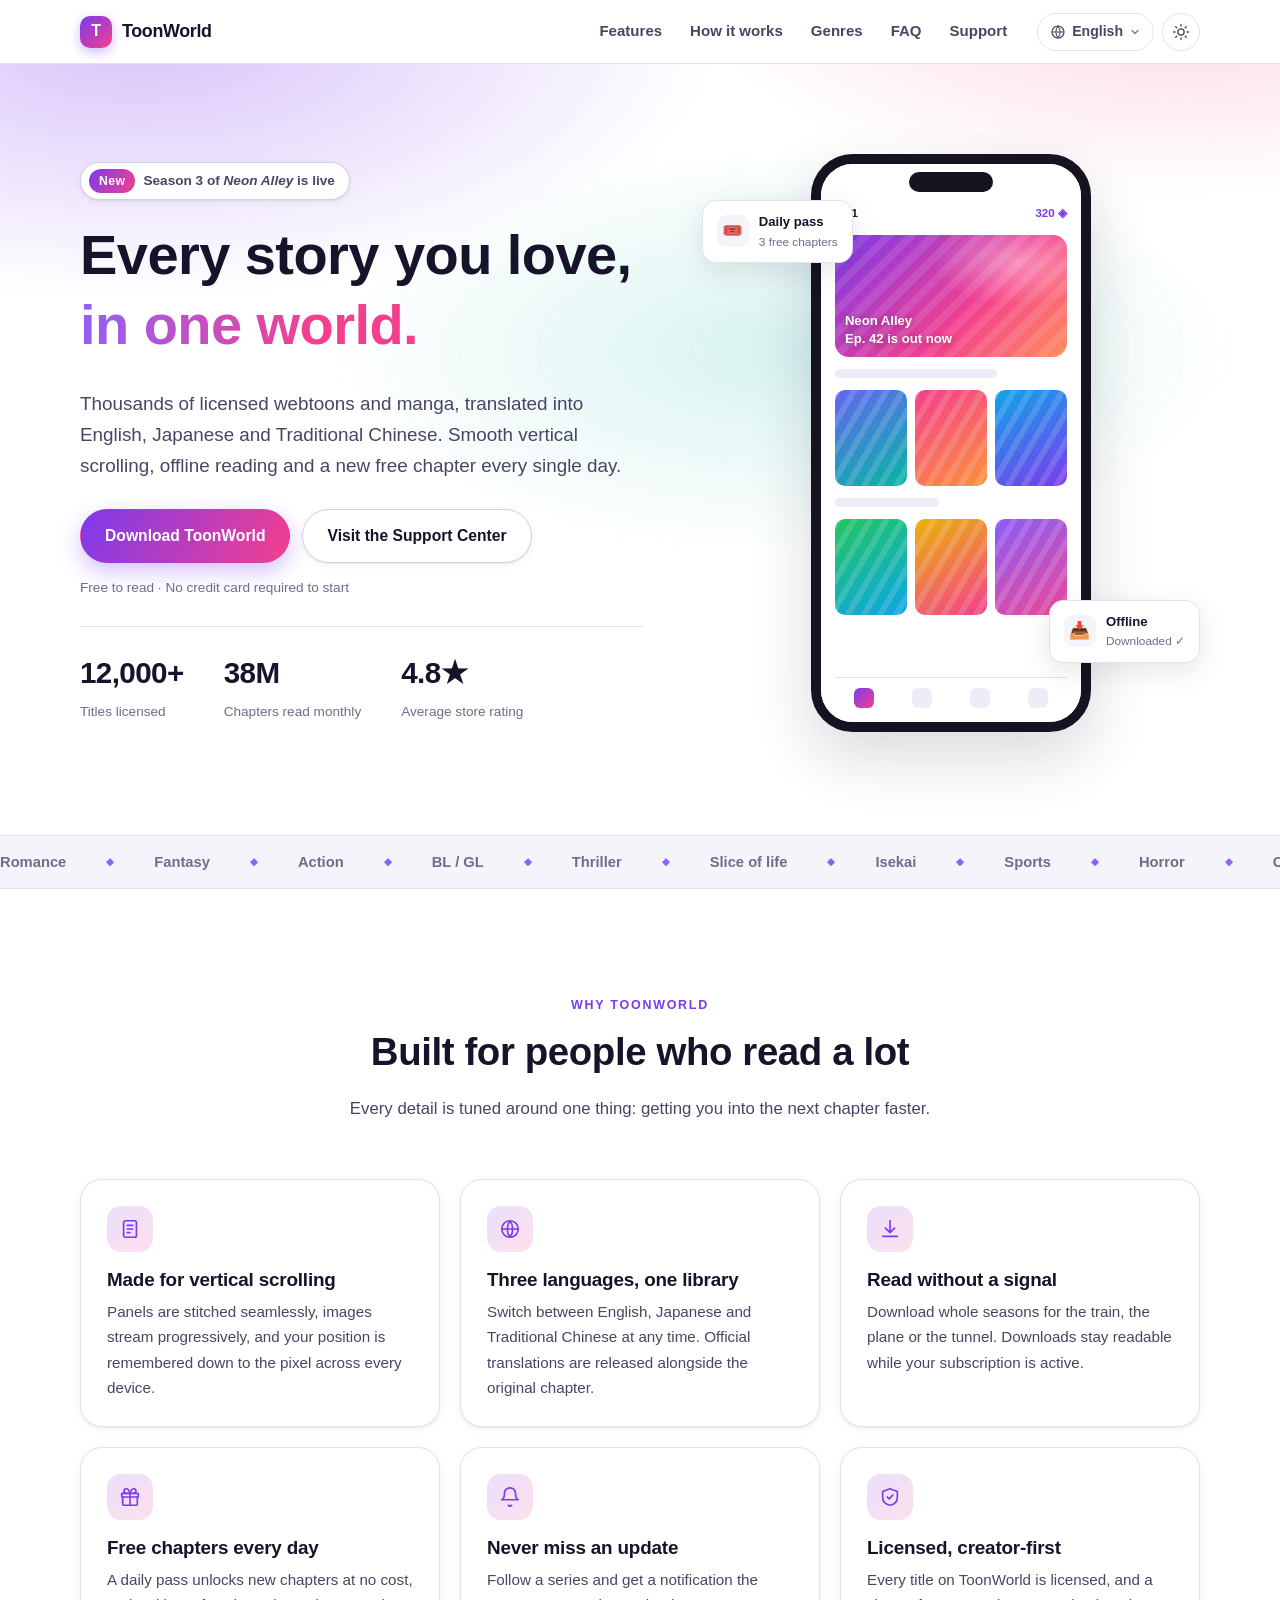
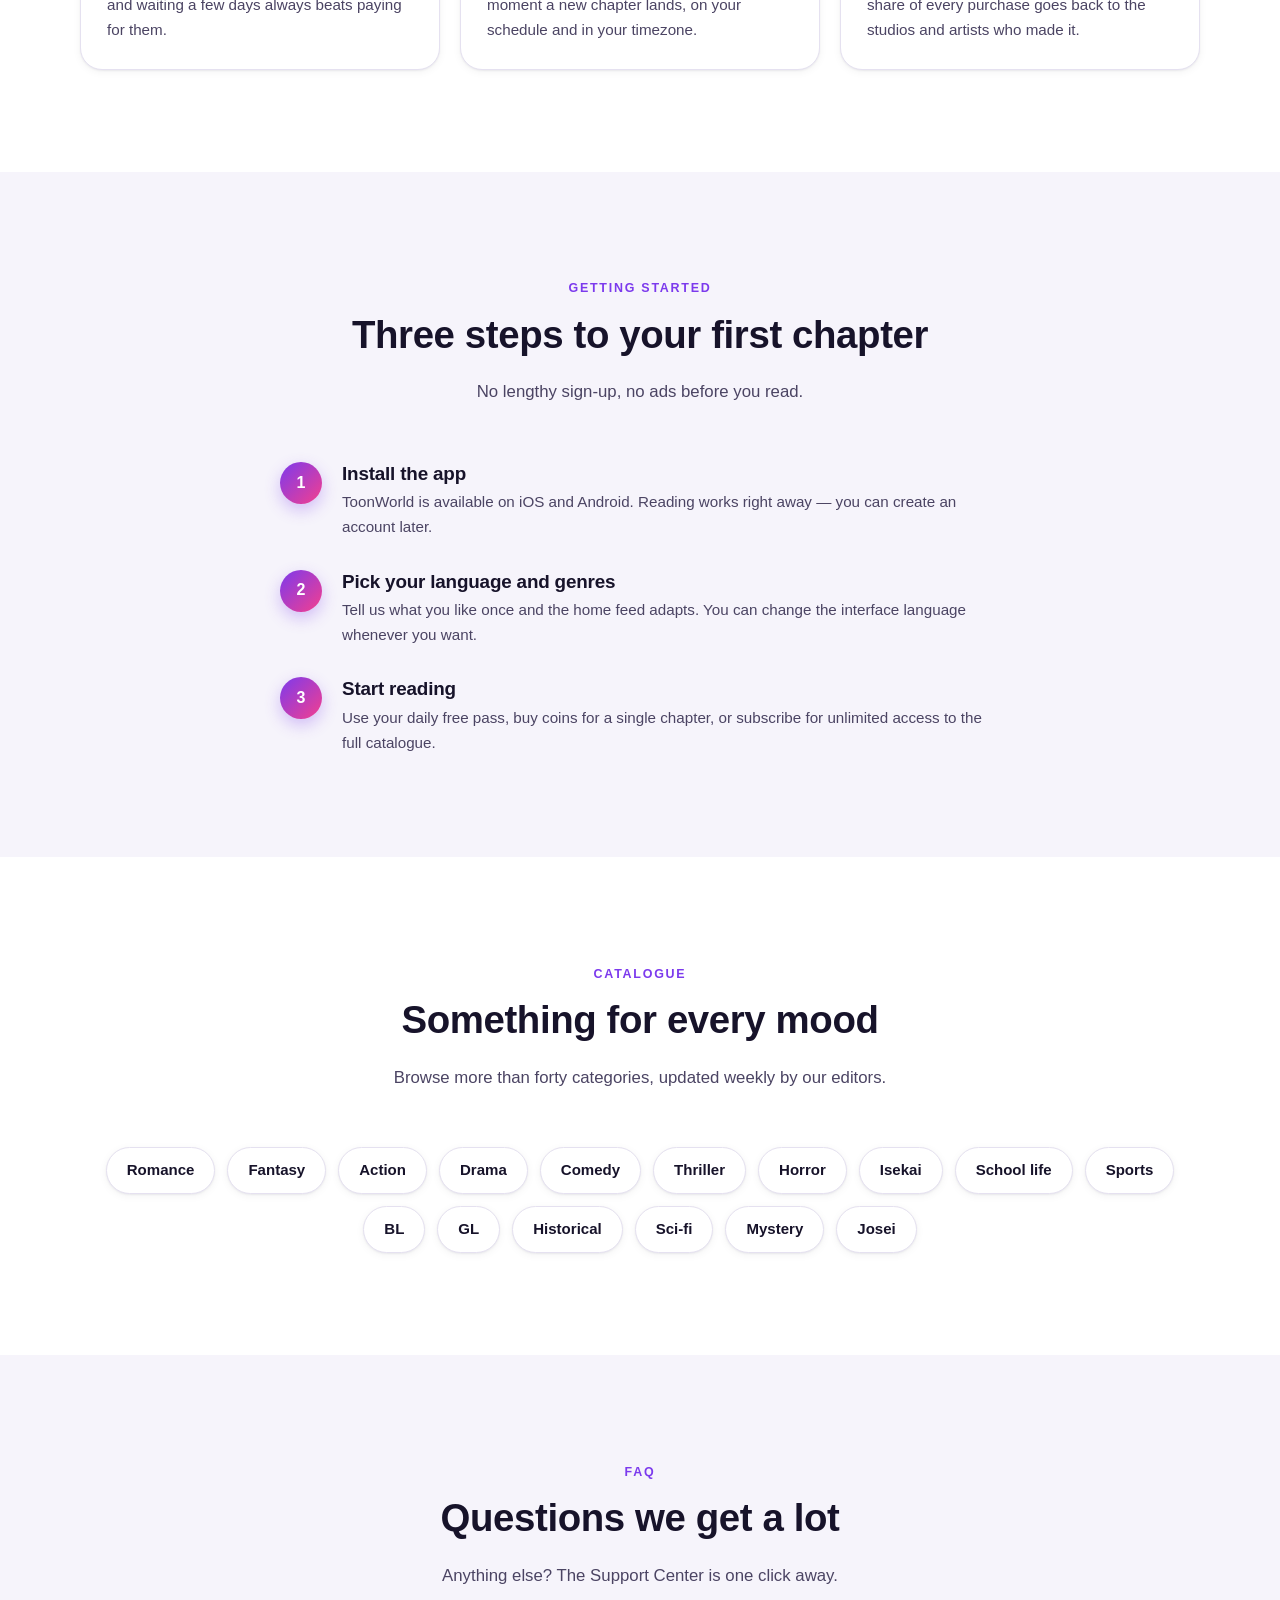
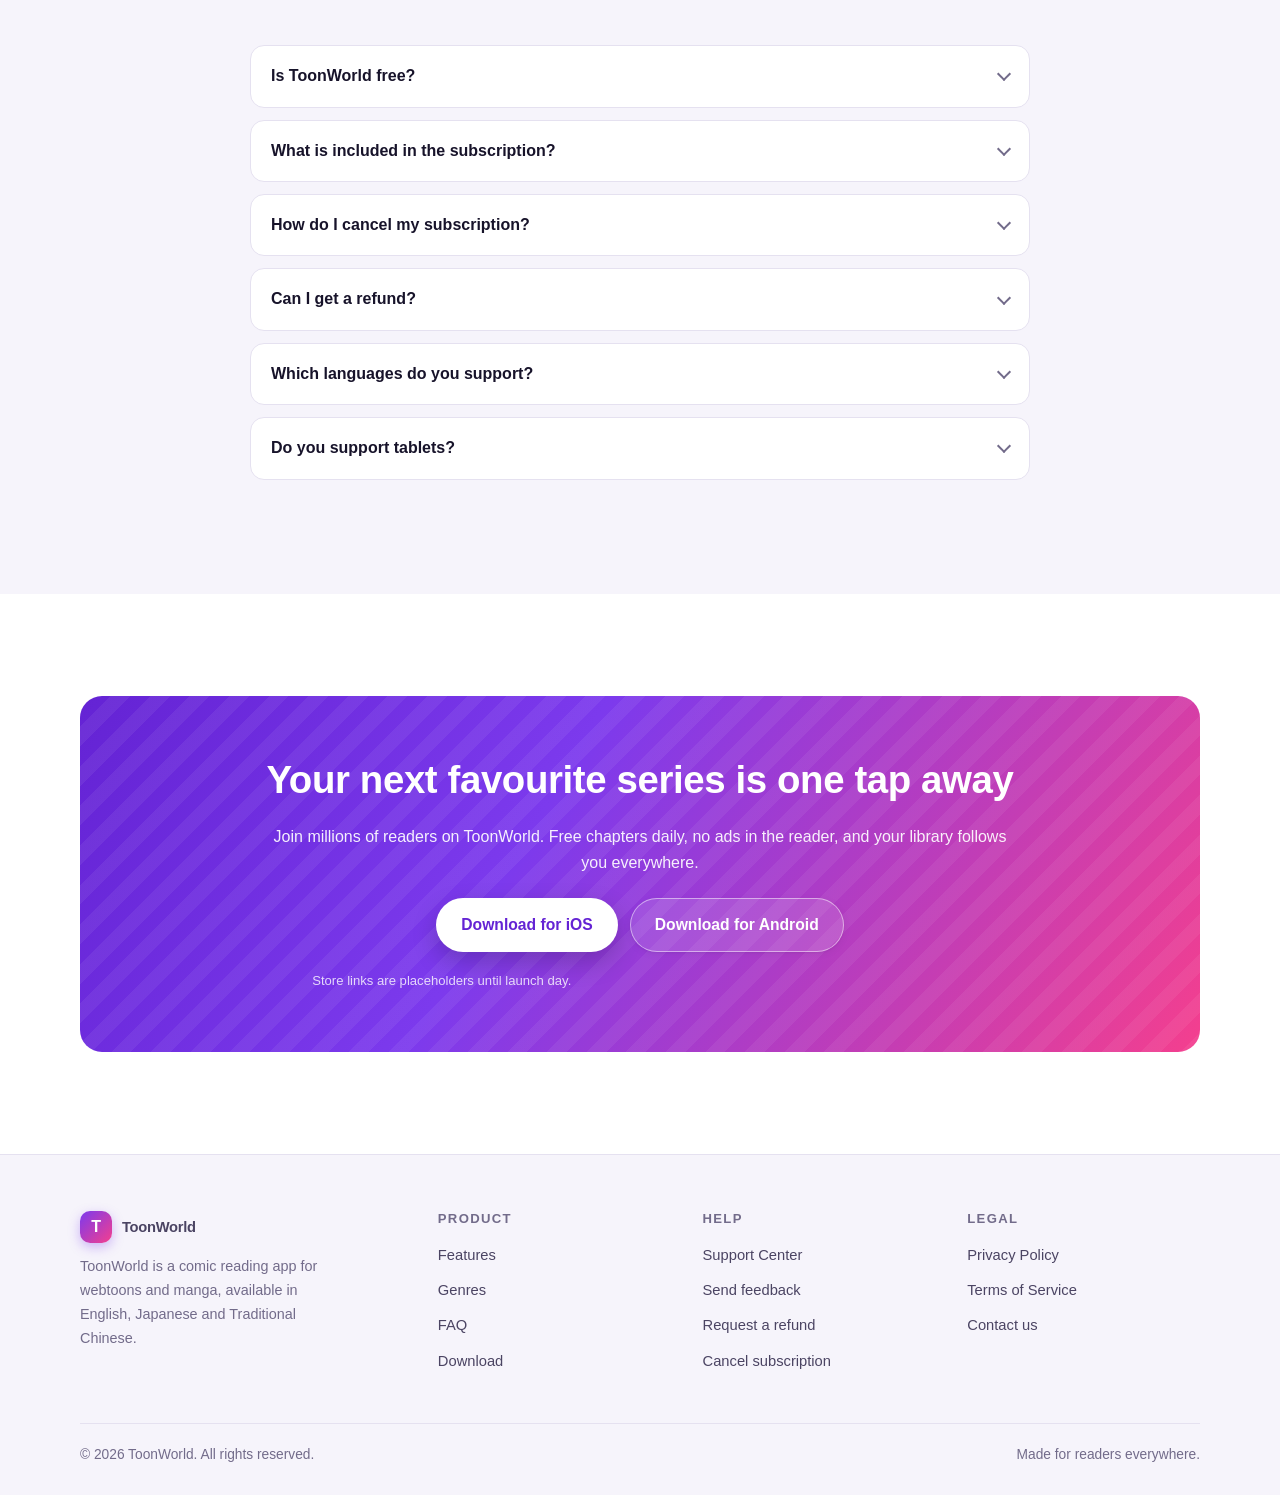
==== index.html @ 8c93f740 "Add ToonWorld marketing site with trilingual support center Static site for the ToonWorld comic app," ====
<!DOCTYPE html>
<html lang="en">
<head>
<meta charset="utf-8">
<meta name="viewport" content="width=device-width, initial-scale=1">
<title>ToonWorld — Read webtoons and manga anywhere</title>
<meta name="description" content="ToonWorld is a comic app with thousands of licensed webtoons and manga in English, Japanese and Traditional Chinese.">
<meta name="theme-color" content="#7c3aed">
<meta property="og:type" content="website">
<meta property="og:title" content="ToonWorld — Read webtoons and manga anywhere">
<meta property="og:description" content="Thousands of licensed webtoons and manga in English, Japanese and Traditional Chinese.">
<meta property="og:locale" content="en">
<link rel="icon" href="assets/img/favicon.svg" type="image/svg+xml">
<link rel="alternate" hreflang="en" href="./?lang=en">
<link rel="alternate" hreflang="ja" href="./?lang=ja">
<link rel="alternate" hreflang="zh-Hant" href="./?lang=zh-Hant">
<link rel="alternate" hreflang="x-default" href="./">
<link rel="stylesheet" href="assets/css/style.css">
<script>
  // Applied before first paint so the theme never flashes.
  (function () {
    try {
      var saved = localStorage.getItem("toonworld.theme");
      if (saved === "dark" || saved === "light") {
        document.documentElement.setAttribute("data-theme", saved);
      }
    } catch (e) {}
  })();
</script>
<script defer src="assets/js/i18n/en.js"></script>
<script defer src="assets/js/i18n/ja.js"></script>
<script defer src="assets/js/i18n/zh-Hant.js"></script>
<script defer src="assets/js/i18n.js"></script>
<script defer src="assets/js/config.js"></script>
<script defer src="assets/js/main.js"></script>
</head>
<body data-page="home">

<a class="skip-link" href="#main">Skip to content</a>

<header class="site-header">
  <nav class="nav" aria-label="Main">
    <a class="brand" href="index.html">
      <span class="brand__mark" aria-hidden="true">T</span>
      <span>ToonWorld</span>
    </a>

    <ul class="nav__links" id="nav-links" data-open="false">
      <li><a href="#features" data-i18n="nav.features">Features</a></li>
      <li><a href="#how" data-i18n="nav.how">How it works</a></li>
      <li><a href="#genres" data-i18n="nav.genres">Genres</a></li>
      <li><a href="#faq" data-i18n="nav.faq">FAQ</a></li>
      <li><a href="support.html" data-i18n="nav.support">Support</a></li>
    </ul>

    <div class="nav__tools">
      <div class="lang">
        <button type="button" class="lang__btn" aria-haspopup="true" aria-expanded="false"
                data-i18n-attr="aria-label:nav.language">
          <svg viewBox="0 0 24 24" fill="none" stroke="currentColor" stroke-width="1.8" aria-hidden="true">
            <circle cx="12" cy="12" r="9"/><path d="M3 12h18M12 3a15 15 0 0 1 0 18a15 15 0 0 1 0-18Z"/>
          </svg>
          <span class="lang__label">English</span>
          <svg class="lang__caret" viewBox="0 0 24 24" fill="none" stroke="currentColor" stroke-width="2.5"
               stroke-linecap="round" aria-hidden="true"><path d="m6 9 6 6 6-6"/></svg>
        </button>
        <ul class="lang__menu" role="menu" data-open="false" data-i18n-attr="aria-label:nav.languageMenu"></ul>
      </div>

      <button type="button" class="icon-btn theme-toggle" aria-pressed="false"
              data-i18n-attr="aria-label:nav.theme|title:nav.theme">
        <svg class="icon-sun" viewBox="0 0 24 24" fill="none" stroke="currentColor" stroke-width="1.8"
             stroke-linecap="round" aria-hidden="true">
          <circle cx="12" cy="12" r="4.2"/><path d="M12 2v2m0 16v2M4.9 4.9l1.4 1.4m11.4 11.4 1.4 1.4M2 12h2m16 0h2M4.9 19.1l1.4-1.4M17.7 6.3l1.4-1.4"/>
        </svg>
        <svg class="icon-moon" viewBox="0 0 24 24" fill="none" stroke="currentColor" stroke-width="1.8"
             stroke-linecap="round" stroke-linejoin="round" aria-hidden="true">
          <path d="M20 14.5A8.5 8.5 0 0 1 9.5 4a8.5 8.5 0 1 0 10.5 10.5Z"/>
        </svg>
      </button>

      <button type="button" class="icon-btn nav__burger" aria-expanded="false" aria-controls="nav-links"
              data-i18n-attr="aria-label:nav.menu">
        <svg viewBox="0 0 24 24" fill="none" stroke="currentColor" stroke-width="2" stroke-linecap="round" aria-hidden="true">
          <path d="M4 7h16M4 12h16M4 17h16"/>
        </svg>
      </button>
    </div>
  </nav>
</header>

<main id="main">

  <!-- ------------------------------------------------------------- hero -->
  <section class="hero">
    <div class="container hero__grid">
      <div class="hero__copy">
        <span class="hero__badge">
          <b data-i18n="hero.tag">New</b>
          <span data-i18n-html="hero.badge">Season 3 of <i>Neon Alley</i> is live</span>
        </span>
        <h1 data-i18n-html="hero.title">Every story you love, <span class="grad-text">in one world.</span></h1>
        <p class="hero__lead" data-i18n="hero.lead">
          Thousands of licensed webtoons and manga, translated into English, Japanese and Traditional Chinese.
        </p>
        <div class="hero__actions">
          <a class="btn btn--primary" href="#download" data-i18n="hero.ctaPrimary">Download ToonWorld</a>
          <a class="btn btn--ghost" href="support.html" data-i18n="hero.ctaSecondary">Visit the Support Center</a>
        </div>
        <p class="hero__note" data-i18n="hero.note">Free to read · No credit card required to start</p>
        <div class="hero__stats" id="hero-stats"></div>
      </div>

      <div class="showcase" aria-hidden="true">
        <div class="phone">
          <div class="phone__screen">
            <div class="phone__bar">
              <span data-i18n="hero.phone.time">9:41</span>
              <span data-i18n="hero.phone.coins">320 ◈</span>
            </div>
            <div class="phone__hero"><b data-i18n-html="hero.phone.banner">Neon Alley<br>Ep. 42 is out now</b></div>
            <div class="phone__line w70"></div>
            <div class="phone__row">
              <span class="phone__tile t1"></span><span class="phone__tile t2"></span><span class="phone__tile t3"></span>
            </div>
            <div class="phone__line w45"></div>
            <div class="phone__row">
              <span class="phone__tile t4"></span><span class="phone__tile t5"></span><span class="phone__tile t6"></span>
            </div>
            <div class="phone__tabs"><i></i><i></i><i></i><i></i></div>
          </div>
        </div>

        <div class="float-card float-card--a">
          <span class="float-card__ico">🎟️</span>
          <span><span data-i18n="hero.cardA.t">Daily pass</span><small data-i18n="hero.cardA.s">3 free chapters</small></span>
        </div>
        <div class="float-card float-card--b">
          <span class="float-card__ico">📥</span>
          <span><span data-i18n="hero.cardB.t">Offline</span><small data-i18n="hero.cardB.s">Downloaded ✓</small></span>
        </div>
      </div>
    </div>
  </section>

  <div class="strip" aria-hidden="true"><div class="strip__track" id="strip-track"></div></div>

  <!-- --------------------------------------------------------- features -->
  <section class="section" id="features">
    <div class="container">
      <div class="section-head">
        <span class="eyebrow" data-i18n="features.eyebrow">Why ToonWorld</span>
        <h2 data-i18n="features.title">Built for people who read a lot</h2>
        <p data-i18n="features.subtitle">Every detail is tuned around one thing: getting you into the next chapter faster.</p>
      </div>
      <div class="grid grid--3" id="feature-grid"></div>
      <noscript>
        <p style="text-align:center">This page uses JavaScript to show content in your language.
          Please enable it, or email support@toonworld.app.</p>
      </noscript>
    </div>
  </section>

  <!-- -------------------------------------------------------------- how -->
  <section class="section section--soft" id="how">
    <div class="container">
      <div class="section-head">
        <span class="eyebrow" data-i18n="how.eyebrow">Getting started</span>
        <h2 data-i18n="how.title">Three steps to your first chapter</h2>
        <p data-i18n="how.subtitle">No lengthy sign-up, no ads before you read.</p>
      </div>
      <div class="steps" id="steps" style="max-width:720px;margin-inline:auto"></div>
    </div>
  </section>

  <!-- ----------------------------------------------------------- genres -->
  <section class="section" id="genres">
    <div class="container">
      <div class="section-head">
        <span class="eyebrow" data-i18n="genres.eyebrow">Catalogue</span>
        <h2 data-i18n="genres.title">Something for every mood</h2>
        <p data-i18n="genres.subtitle">Browse more than forty categories, updated weekly by our editors.</p>
      </div>
      <div class="genres" id="genre-list"></div>
    </div>
  </section>

  <!-- -------------------------------------------------------------- faq -->
  <section class="section section--soft" id="faq">
    <div class="container">
      <div class="section-head">
        <span class="eyebrow" data-i18n="faq.eyebrow">FAQ</span>
        <h2 data-i18n="faq.title">Questions we get a lot</h2>
        <p data-i18n="faq.subtitle">Anything else? The Support Center is one click away.</p>
      </div>
      <div class="faq" id="faq-list"></div>
    </div>
  </section>

  <!-- --------------------------------------------------------- download -->
  <section class="section" id="download">
    <div class="container">
      <div class="cta reveal">
        <h2 data-i18n="cta.title">Your next favourite series is one tap away</h2>
        <p data-i18n="cta.body">Join millions of readers on ToonWorld.</p>
        <div class="cta__actions">
          <a class="btn btn--primary" href="#" data-store="ios" data-i18n="cta.ios">Download for iOS</a>
          <a class="btn btn--ghost" href="#" data-store="android" data-i18n="cta.android">Download for Android</a>
        </div>
        <p style="margin:18px 0 0;font-size:.82rem;opacity:.8;position:relative;z-index:1" data-i18n="cta.note">
          Store links are placeholders until launch day.
        </p>
      </div>
    </div>
  </section>
</main>

<footer class="site-footer footer">
  <div class="container">
    <div class="footer__grid">
      <div class="footer__about">
        <a class="brand" href="index.html">
          <span class="brand__mark" aria-hidden="true">T</span><span>ToonWorld</span>
        </a>
        <p data-i18n="footer.about">ToonWorld is a comic reading app for webtoons and manga.</p>
      </div>
      <div>
        <h4 data-i18n="footer.product">Product</h4>
        <ul>
          <li><a href="#features" data-i18n="footer.links.features">Features</a></li>
          <li><a href="#genres" data-i18n="footer.links.genres">Genres</a></li>
          <li><a href="#faq" data-i18n="footer.links.faq">FAQ</a></li>
          <li><a href="#download" data-i18n="footer.links.download">Download</a></li>
        </ul>
      </div>
      <div>
        <h4 data-i18n="footer.help">Help</h4>
        <ul>
          <li><a href="support.html" data-i18n="footer.links.support">Support Center</a></li>
          <li><a href="support.html#suggestion" data-i18n="footer.links.suggestion">Send feedback</a></li>
          <li><a href="support.html#refund" data-i18n="footer.links.refund">Request a refund</a></li>
          <li><a href="support.html#cancel" data-i18n="footer.links.cancel">Cancel subscription</a></li>
        </ul>
      </div>
      <div>
        <h4 data-i18n="footer.legal">Legal</h4>
        <ul>
          <li><a href="privacy.html" data-i18n="footer.links.privacy">Privacy Policy</a></li>
          <li><a href="terms.html" data-i18n="footer.links.terms">Terms of Service</a></li>
          <li><a href="support.html#contact" data-i18n="footer.links.contact">Contact us</a></li>
        </ul>
      </div>
    </div>
    <div class="footer__bottom">
      <span data-i18n="footer.rights">© 2026 ToonWorld. All rights reserved.</span>
      <span data-i18n="footer.madeWith">Made for readers everywhere.</span>
    </div>
  </div>
</footer>

</body>
</html>
---- assets/css/style.css ----
/* ==========================================================================
   ToonWorld — official site stylesheet
   Light palette on :root, dark overrides via prefers-color-scheme and
   [data-theme] so the manual toggle wins in both directions.
   ========================================================================== */

:root {
  --brand-500: #7c3aed;
  --brand-400: #9061f9;
  --brand-600: #6423d4;
  --accent-500: #f43f8e;
  --accent-400: #fb6ba8;
  --mint-500: #06b6a4;

  --bg: #ffffff;
  --bg-soft: #f6f4fb;
  --bg-sunk: #efecf7;
  --surface: #ffffff;
  --surface-2: #faf9fd;
  --border: #e5e1f0;
  --border-strong: #d3ccea;

  --text: #17132a;
  --text-soft: #4b4463;
  --text-mute: #726b8a;
  --on-brand: #ffffff;

  --ok-bg: #e8f8f1;
  --ok-fg: #0a7a52;
  --warn-bg: #fdf3e2;
  --warn-fg: #9a6408;
  --err-bg: #fdecef;
  --err-fg: #b4243f;

  --ring: rgba(124, 58, 237, 0.28);
  --shadow-sm: 0 1px 2px rgba(23, 19, 42, 0.06), 0 2px 8px rgba(23, 19, 42, 0.05);
  --shadow-md: 0 8px 28px rgba(23, 19, 42, 0.10);
  --shadow-lg: 0 24px 60px rgba(23, 19, 42, 0.16);

  --radius-sm: 8px;
  --radius: 14px;
  --radius-lg: 22px;
  --radius-pill: 999px;

  --maxw: 1160px;
  --nav-h: 64px;

  --font: "Hiragino Sans", "Noto Sans JP", "Noto Sans TC", "PingFang TC",
    "Microsoft JhengHei", -apple-system, BlinkMacSystemFont, "Segoe UI", Roboto,
    "Helvetica Neue", Arial, sans-serif;
}

@media (prefers-color-scheme: dark) {
  :root:not([data-theme="light"]) {
    --bg: #0d0a17;
    --bg-soft: #131020;
    --bg-sunk: #0a0813;
    --surface: #17132a;
    --surface-2: #1e1935;
    --border: #2c2547;
    --border-strong: #3d3460;

    --text: #f4f1fb;
    --text-soft: #c8c1e0;
    --text-mute: #948cb4;

    --ok-bg: #0e2f24;
    --ok-fg: #4ee0ac;
    --warn-bg: #34260d;
    --warn-fg: #f0c069;
    --err-bg: #3a1420;
    --err-fg: #ff8098;

    --ring: rgba(144, 97, 249, 0.4);
    --shadow-sm: 0 1px 2px rgba(0, 0, 0, 0.5);
    --shadow-md: 0 10px 30px rgba(0, 0, 0, 0.5);
    --shadow-lg: 0 26px 64px rgba(0, 0, 0, 0.6);
  }
}

:root[data-theme="dark"] {
  --bg: #0d0a17;
  --bg-soft: #131020;
  --bg-sunk: #0a0813;
  --surface: #17132a;
  --surface-2: #1e1935;
  --border: #2c2547;
  --border-strong: #3d3460;

  --text: #f4f1fb;
  --text-soft: #c8c1e0;
  --text-mute: #948cb4;

  --ok-bg: #0e2f24;
  --ok-fg: #4ee0ac;
  --warn-bg: #34260d;
  --warn-fg: #f0c069;
  --err-bg: #3a1420;
  --err-fg: #ff8098;

  --ring: rgba(144, 97, 249, 0.4);
  --shadow-sm: 0 1px 2px rgba(0, 0, 0, 0.5);
  --shadow-md: 0 10px 30px rgba(0, 0, 0, 0.5);
  --shadow-lg: 0 26px 64px rgba(0, 0, 0, 0.6);
}

/* --------------------------------------------------------------- base --- */

*,
*::before,
*::after { box-sizing: border-box; }

html {
  scroll-behavior: smooth;
  scroll-padding-top: calc(var(--nav-h) + 16px);
  -webkit-text-size-adjust: 100%;
}

@media (prefers-reduced-motion: reduce) {
  html { scroll-behavior: auto; }
  *, *::before, *::after {
    animation-duration: 0.001ms !important;
    animation-iteration-count: 1 !important;
    transition-duration: 0.001ms !important;
  }
}

body {
  margin: 0;
  background: var(--bg);
  color: var(--text);
  font-family: var(--font);
  font-size: 16px;
  line-height: 1.65;
  -webkit-font-smoothing: antialiased;
  overflow-x: hidden;
}

img, svg { max-width: 100%; display: block; }
a { color: var(--brand-500); text-decoration: none; }
a:hover { text-decoration: underline; }

h1, h2, h3, h4 {
  margin: 0 0 0.5em;
  line-height: 1.25;
  letter-spacing: -0.01em;
  font-weight: 800;
}
h1 { font-size: clamp(2rem, 5.2vw, 3.5rem); }
h2 { font-size: clamp(1.6rem, 3.6vw, 2.4rem); }
h3 { font-size: 1.18rem; }
p { margin: 0 0 1em; }

:focus-visible {
  outline: 3px solid var(--brand-400);
  outline-offset: 2px;
  border-radius: 6px;
}

.container {
  width: 100%;
  max-width: var(--maxw);
  margin-inline: auto;
  padding-inline: 20px;
}

.skip-link {
  position: absolute;
  left: -9999px;
  top: 0;
  z-index: 200;
  background: var(--brand-500);
  color: #fff;
  padding: 10px 16px;
  border-radius: 0 0 var(--radius-sm) 0;
}
.skip-link:focus { left: 0; }

.sr-only {
  position: absolute;
  width: 1px; height: 1px;
  padding: 0; margin: -1px;
  overflow: hidden; clip: rect(0 0 0 0);
  white-space: nowrap; border: 0;
}

/* ---------------------------------------------------------- utilities --- */

.section { padding: clamp(56px, 8vw, 104px) 0; }
.section--soft { background: var(--bg-soft); }

.section-head { max-width: 640px; margin: 0 auto clamp(32px, 5vw, 56px); text-align: center; }
.section-head p { color: var(--text-soft); font-size: 1.05rem; margin: 0; }

.eyebrow {
  display: inline-block;
  font-size: 0.78rem;
  font-weight: 800;
  letter-spacing: 0.14em;
  text-transform: uppercase;
  color: var(--brand-500);
  margin-bottom: 12px;
}

.grad-text {
  background: linear-gradient(100deg, var(--brand-400), var(--accent-500) 70%);
  -webkit-background-clip: text;
  background-clip: text;
  color: transparent;
}

.btn {
  display: inline-flex;
  align-items: center;
  justify-content: center;
  gap: 8px;
  padding: 13px 24px;
  border-radius: var(--radius-pill);
  border: 1px solid transparent;
  font: inherit;
  font-weight: 700;
  font-size: 0.98rem;
  cursor: pointer;
  transition: transform 0.16s ease, box-shadow 0.16s ease, background 0.16s ease,
    border-color 0.16s ease, color 0.16s ease;
  text-decoration: none;
  white-space: nowrap;
}
.btn:hover { text-decoration: none; transform: translateY(-2px); }
.btn:active { transform: translateY(0); }
.btn:disabled { opacity: 0.55; cursor: not-allowed; transform: none; }

.btn--primary {
  background: linear-gradient(120deg, var(--brand-500), var(--accent-500));
  color: #fff;
  box-shadow: 0 8px 22px rgba(124, 58, 237, 0.32);
}
.btn--primary:hover { box-shadow: 0 12px 30px rgba(124, 58, 237, 0.42); }

.btn--ghost {
  background: var(--surface);
  color: var(--text);
  border-color: var(--border-strong);
  box-shadow: var(--shadow-sm);
}
.btn--ghost:hover { border-color: var(--brand-400); color: var(--brand-500); }

.btn--sm { padding: 9px 18px; font-size: 0.9rem; }
.btn--block { width: 100%; }

/* ------------------------------------------------------------- header --- */

.site-header {
  position: sticky;
  top: 0;
  z-index: 100;
  height: var(--nav-h);
  display: flex;
  align-items: center;
  background: color-mix(in srgb, var(--bg) 82%, transparent);
  backdrop-filter: saturate(160%) blur(14px);
  -webkit-backdrop-filter: saturate(160%) blur(14px);
  border-bottom: 1px solid var(--border);
}

.nav {
  display: flex;
  align-items: center;
  gap: 18px;
  width: 100%;
  max-width: var(--maxw);
  margin-inline: auto;
  padding-inline: 20px;
}

.brand {
  display: inline-flex;
  align-items: center;
  gap: 10px;
  font-weight: 900;
  font-size: 1.12rem;
  letter-spacing: -0.02em;
  color: var(--text);
  margin-inline-end: auto;
}
.brand:hover { text-decoration: none; }
.brand__mark {
  width: 32px; height: 32px;
  border-radius: 10px;
  background: linear-gradient(135deg, var(--brand-500), var(--accent-500));
  display: grid; place-items: center;
  color: #fff; font-size: 1rem; font-weight: 900;
  box-shadow: 0 4px 12px rgba(124, 58, 237, 0.35);
  flex: none;
}

.nav__links {
  display: flex;
  align-items: center;
  gap: 4px;
  list-style: none;
  margin: 0;
  padding: 0;
}
.nav__links a {
  display: block;
  padding: 8px 12px;
  border-radius: var(--radius-sm);
  color: var(--text-soft);
  font-size: 0.94rem;
  font-weight: 600;
}
.nav__links a:hover,
.nav__links a[aria-current="page"] {
  color: var(--brand-500);
  background: var(--bg-soft);
  text-decoration: none;
}

.nav__tools { display: flex; align-items: center; gap: 8px; }

.icon-btn {
  width: 38px; height: 38px;
  display: grid; place-items: center;
  border-radius: var(--radius-pill);
  border: 1px solid var(--border);
  background: var(--surface);
  color: var(--text-soft);
  cursor: pointer;
  padding: 0;
  transition: color 0.16s, border-color 0.16s;
}
.icon-btn:hover { color: var(--brand-500); border-color: var(--brand-400); }
.icon-btn svg { width: 18px; height: 18px; }

.theme-toggle .icon-moon { display: none; }
:root[data-theme="dark"] .theme-toggle .icon-moon { display: block; }
:root[data-theme="dark"] .theme-toggle .icon-sun { display: none; }
@media (prefers-color-scheme: dark) {
  :root:not([data-theme="light"]) .theme-toggle .icon-moon { display: block; }
  :root:not([data-theme="light"]) .theme-toggle .icon-sun { display: none; }
}

/* language picker */
.lang { position: relative; }
.lang__btn {
  display: inline-flex;
  align-items: center;
  gap: 6px;
  height: 38px;
  padding: 0 12px;
  border-radius: var(--radius-pill);
  border: 1px solid var(--border);
  background: var(--surface);
  color: var(--text-soft);
  font: inherit;
  font-size: 0.88rem;
  font-weight: 700;
  cursor: pointer;
}
.lang__btn:hover { color: var(--brand-500); border-color: var(--brand-400); }
.lang__btn svg { width: 16px; height: 16px; flex: none; }
.lang__caret { width: 12px !important; height: 12px !important; opacity: 0.7; }

.lang__menu {
  position: absolute;
  inset-inline-end: 0;
  top: calc(100% + 8px);
  min-width: 190px;
  padding: 6px;
  margin: 0;
  list-style: none;
  background: var(--surface);
  border: 1px solid var(--border);
  border-radius: var(--radius);
  box-shadow: var(--shadow-lg);
  display: none;
  z-index: 120;
}
.lang__menu[data-open="true"] { display: block; }
.lang__menu button {
  display: flex;
  align-items: center;
  justify-content: space-between;
  gap: 10px;
  width: 100%;
  padding: 9px 12px;
  border: 0;
  border-radius: var(--radius-sm);
  background: none;
  color: var(--text);
  font: inherit;
  font-size: 0.92rem;
  text-align: start;
  cursor: pointer;
}
.lang__menu button:hover { background: var(--bg-soft); }
.lang__menu button[aria-checked="true"] { color: var(--brand-500); font-weight: 700; }
.lang__menu button[aria-checked="true"]::after { content: "✓"; }
.lang__native { color: var(--text-mute); font-size: 0.82rem; }
.lang__menu button[aria-checked="true"] .lang__native { color: inherit; }

.nav__burger { display: none; }

@media (max-width: 900px) {
  .nav__burger { display: grid; }
  .nav__links {
    position: absolute;
    top: var(--nav-h);
    inset-inline: 0;
    flex-direction: column;
    align-items: stretch;
    gap: 2px;
    padding: 10px 14px 18px;
    background: var(--bg);
    border-bottom: 1px solid var(--border);
    box-shadow: var(--shadow-md);
    max-height: 0;
    overflow: hidden;
    visibility: hidden;
    transition: max-height 0.24s ease;
  }
  .nav__links[data-open="true"] {
    max-height: 70vh;
    overflow-y: auto;
    visibility: visible;
  }
  .nav__links a { padding: 12px 10px; font-size: 1rem; }
  .lang__btn .lang__label { display: none; }
}

/* --------------------------------------------------------------- hero --- */

.hero {
  position: relative;
  padding: clamp(48px, 7vw, 92px) 0 clamp(56px, 8vw, 104px);
  overflow: hidden;
}
.hero::before {
  content: "";
  position: absolute;
  inset: -30% -20% auto -20%;
  height: 720px;
  background:
    radial-gradient(46% 52% at 22% 28%, rgba(124, 58, 237, 0.30), transparent 70%),
    radial-gradient(40% 46% at 80% 18%, rgba(244, 63, 142, 0.24), transparent 70%),
    radial-gradient(36% 40% at 58% 72%, rgba(6, 182, 164, 0.16), transparent 70%);
  filter: blur(6px);
  pointer-events: none;
  z-index: -1;
}

.hero__grid {
  display: grid;
  grid-template-columns: 1.06fr 0.94fr;
  gap: clamp(28px, 5vw, 60px);
  align-items: center;
}
@media (max-width: 900px) {
  .hero__grid { grid-template-columns: 1fr; text-align: center; }
  .hero__actions, .hero__stats, .hero__badge { justify-content: center; }
  .hero__copy { margin-inline: auto; }
}

.hero__badge {
  display: inline-flex;
  align-items: center;
  gap: 8px;
  padding: 6px 14px 6px 8px;
  border-radius: var(--radius-pill);
  background: var(--surface);
  border: 1px solid var(--border-strong);
  box-shadow: var(--shadow-sm);
  font-size: 0.85rem;
  font-weight: 600;
  color: var(--text-soft);
  margin-bottom: 20px;
}
.hero__badge b {
  background: linear-gradient(120deg, var(--brand-500), var(--accent-500));
  color: #fff;
  padding: 2px 10px;
  border-radius: var(--radius-pill);
  font-size: 0.76rem;
  letter-spacing: 0.04em;
}

.hero__lead {
  font-size: clamp(1.02rem, 1.7vw, 1.18rem);
  color: var(--text-soft);
  max-width: 30em;
  margin-bottom: 28px;
}
.hero__copy { max-width: 620px; }

.hero__actions { display: flex; flex-wrap: wrap; gap: 12px; margin-bottom: 14px; }
.hero__note { font-size: 0.85rem; color: var(--text-mute); margin: 0 0 26px; }

.hero__stats {
  display: flex;
  flex-wrap: wrap;
  gap: clamp(18px, 4vw, 40px);
  padding-top: 22px;
  border-top: 1px solid var(--border);
}
.hero__stats div strong {
  display: block;
  font-size: clamp(1.4rem, 2.6vw, 1.85rem);
  font-weight: 900;
  letter-spacing: -0.02em;
}
.hero__stats div span { font-size: 0.85rem; color: var(--text-mute); }

/* phone mockup */
.showcase {
  position: relative;
  display: grid;
  place-items: center;
  min-height: 460px;
}
.phone {
  position: relative;
  width: min(280px, 74vw);
  aspect-ratio: 9 / 18.6;
  background: var(--surface);
  border: 10px solid #16121f;
  border-radius: 42px;
  box-shadow: var(--shadow-lg);
  overflow: hidden;
  z-index: 2;
}
:root[data-theme="dark"] .phone { border-color: #2c2547; }
.phone::before {
  content: "";
  position: absolute;
  top: 8px; left: 50%;
  transform: translateX(-50%);
  width: 84px; height: 20px;
  background: #16121f;
  border-radius: var(--radius-pill);
  z-index: 4;
}
:root[data-theme="dark"] .phone::before { background: #2c2547; }

.phone__screen {
  position: absolute;
  inset: 0;
  background: var(--bg);
  padding: 40px 14px 14px;
  display: flex;
  flex-direction: column;
  gap: 12px;
  overflow: hidden;
}
.phone__bar {
  display: flex; align-items: center; justify-content: space-between;
  font-size: 0.72rem; font-weight: 800; color: var(--text);
}
.phone__bar span:last-child { color: var(--brand-500); }
.phone__hero {
  height: 122px;
  border-radius: var(--radius);
  background: linear-gradient(135deg, #7c3aed, #f43f8e 60%, #ff8f5c);
  position: relative;
  overflow: hidden;
  flex: none;
  display: flex;
  align-items: flex-end;
  padding: 10px;
}
.phone__hero::after {
  content: "";
  position: absolute;
  inset: 0;
  background:
    radial-gradient(60% 60% at 78% 22%, rgba(255, 255, 255, 0.4), transparent 60%),
    repeating-linear-gradient(-45deg, rgba(255,255,255,.10) 0 8px, transparent 8px 16px);
}
.phone__hero b {
  position: relative;
  z-index: 1;
  color: #fff;
  font-size: 0.82rem;
  line-height: 1.3;
  text-shadow: 0 1px 6px rgba(0, 0, 0, 0.35);
}
.phone__row { display: flex; gap: 8px; flex: none; }
.phone__tile {
  flex: 1;
  aspect-ratio: 3 / 4;
  border-radius: 10px;
  position: relative;
  overflow: hidden;
}
.phone__tile::after {
  content: "";
  position: absolute; inset: 0;
  background: repeating-linear-gradient(120deg, rgba(255,255,255,.14) 0 6px, transparent 6px 14px);
}
.t1 { background: linear-gradient(150deg, #6366f1, #06b6a4); }
.t2 { background: linear-gradient(150deg, #f43f8e, #fb923c); }
.t3 { background: linear-gradient(150deg, #0ea5e9, #7c3aed); }
.t4 { background: linear-gradient(150deg, #22c55e, #0ea5e9); }
.t5 { background: linear-gradient(150deg, #eab308, #f43f8e); }
.t6 { background: linear-gradient(150deg, #8b5cf6, #ec4899); }
.phone__line {
  height: 9px;
  border-radius: var(--radius-pill);
  background: var(--bg-sunk);
  flex: none;
}
.phone__line.w70 { width: 70%; }
.phone__line.w45 { width: 45%; }
.phone__tabs {
  margin-top: auto;
  display: flex;
  justify-content: space-around;
  padding-top: 10px;
  border-top: 1px solid var(--border);
  flex: none;
}
.phone__tabs i {
  width: 20px; height: 20px;
  border-radius: 6px;
  background: var(--bg-sunk);
  display: block;
}
.phone__tabs i:first-child { background: linear-gradient(135deg, var(--brand-500), var(--accent-500)); }

.float-card {
  position: absolute;
  z-index: 3;
  display: flex;
  align-items: center;
  gap: 10px;
  padding: 10px 14px;
  background: var(--surface);
  border: 1px solid var(--border);
  border-radius: var(--radius);
  box-shadow: var(--shadow-md);
  font-size: 0.82rem;
  font-weight: 700;
  animation: bob 5s ease-in-out infinite;
}
.float-card small { display: block; font-weight: 500; color: var(--text-mute); font-size: 0.74rem; }
.float-card__ico {
  width: 32px; height: 32px;
  border-radius: 9px;
  display: grid; place-items: center;
  background: var(--bg-soft);
  font-size: 1.05rem;
  line-height: 1;
  flex: none;
}
.float-card--a { top: 8%; inset-inline-start: 0; }
.float-card--b { bottom: 12%; inset-inline-end: 0; animation-delay: -2.5s; }
@media (max-width: 480px) {
  .float-card--a { inset-inline-start: -4px; }
  .float-card--b { inset-inline-end: -4px; }
}

@keyframes bob {
  0%, 100% { transform: translateY(0); }
  50% { transform: translateY(-10px); }
}

/* ------------------------------------------------------------ marquee --- */

.strip {
  border-block: 1px solid var(--border);
  background: var(--bg-soft);
  padding: 14px 0;
  overflow: hidden;
}
.strip__track {
  display: flex;
  gap: 40px;
  width: max-content;
  animation: slide 32s linear infinite;
}
.strip:hover .strip__track { animation-play-state: paused; }
.strip__track span {
  font-size: 0.92rem;
  font-weight: 700;
  color: var(--text-mute);
  white-space: nowrap;
  display: inline-flex;
  align-items: center;
  gap: 40px;
}
.strip__track span::after { content: "◆"; color: var(--brand-400); font-size: 0.6rem; }
@keyframes slide {
  from { transform: translateX(0); }
  to { transform: translateX(-50%); }
}

/* ------------------------------------------------------------- cards --- */

.grid { display: grid; gap: 20px; }
.grid--3 { grid-template-columns: repeat(auto-fit, minmax(280px, 1fr)); }
.grid--2 { grid-template-columns: repeat(auto-fit, minmax(320px, 1fr)); }

.card {
  background: var(--surface);
  border: 1px solid var(--border);
  border-radius: var(--radius-lg);
  padding: 26px;
  box-shadow: var(--shadow-sm);
  transition: transform 0.18s ease, box-shadow 0.18s ease, border-color 0.18s ease;
}
.card:hover {
  transform: translateY(-4px);
  box-shadow: var(--shadow-md);
  border-color: var(--border-strong);
}
.card h3 { margin-bottom: 8px; }
.card p { color: var(--text-soft); margin: 0; font-size: 0.95rem; }

.card__ico {
  width: 46px; height: 46px;
  border-radius: 14px;
  display: grid; place-items: center;
  background: linear-gradient(135deg, rgba(124, 58, 237, 0.16), rgba(244, 63, 142, 0.16));
  color: var(--brand-500);
  margin-bottom: 16px;
}
.card__ico svg { width: 22px; height: 22px; }

.genres { display: flex; flex-wrap: wrap; gap: 12px; justify-content: center; }
.genre {
  padding: 10px 20px;
  border-radius: var(--radius-pill);
  background: var(--surface);
  border: 1px solid var(--border);
  font-weight: 700;
  font-size: 0.94rem;
  box-shadow: var(--shadow-sm);
  transition: transform 0.16s, color 0.16s, border-color 0.16s;
}
.genre:hover { transform: translateY(-3px); color: var(--brand-500); border-color: var(--brand-400); }

/* steps */
.steps { counter-reset: step; }
.step { position: relative; padding-inline-start: 62px; margin-bottom: 30px; }
.step:last-child { margin-bottom: 0; }
.step::before {
  counter-increment: step;
  content: counter(step);
  position: absolute;
  inset-inline-start: 0;
  top: 0;
  width: 42px; height: 42px;
  display: grid; place-items: center;
  border-radius: 50%;
  background: linear-gradient(135deg, var(--brand-500), var(--accent-500));
  color: #fff;
  font-weight: 900;
  box-shadow: 0 6px 16px rgba(124, 58, 237, 0.3);
}
.step h3 { margin-bottom: 4px; }
.step p { color: var(--text-soft); margin: 0; font-size: 0.95rem; }

/* faq */
.faq { max-width: 780px; margin-inline: auto; }
.faq details {
  border: 1px solid var(--border);
  border-radius: var(--radius);
  background: var(--surface);
  margin-bottom: 12px;
  overflow: hidden;
}
.faq details[open] { border-color: var(--brand-400); box-shadow: var(--shadow-sm); }
.faq summary {
  cursor: pointer;
  padding: 17px 52px 17px 20px;
  font-weight: 700;
  list-style: none;
  position: relative;
}
.faq summary::-webkit-details-marker { display: none; }
.faq summary::after {
  content: "";
  position: absolute;
  inset-inline-end: 20px;
  top: 50%;
  width: 10px; height: 10px;
  border-right: 2px solid var(--text-mute);
  border-bottom: 2px solid var(--text-mute);
  transform: translateY(-70%) rotate(45deg);
  transition: transform 0.2s;
}
.faq details[open] summary::after { transform: translateY(-30%) rotate(-135deg); }
.faq .faq__body {
  padding: 0 20px 18px;
  color: var(--text-soft);
  font-size: 0.95rem;
}

/* cta band */
.cta {
  background: linear-gradient(120deg, var(--brand-600), var(--brand-500) 40%, var(--accent-500));
  color: #fff;
  border-radius: var(--radius-lg);
  padding: clamp(34px, 5vw, 60px);
  text-align: center;
  position: relative;
  overflow: hidden;
}
.cta::after {
  content: "";
  position: absolute;
  inset: 0;
  background: repeating-linear-gradient(-45deg, rgba(255,255,255,.06) 0 14px, transparent 14px 28px);
  pointer-events: none;
}
.cta h2, .cta p { position: relative; z-index: 1; color: #fff; }
.cta p { opacity: 0.92; max-width: 46em; margin-inline: auto; }
.cta .btn { position: relative; z-index: 1; }
.cta .btn--primary { background: #fff; color: var(--brand-600); box-shadow: 0 10px 26px rgba(0,0,0,.2); }
.cta .btn--ghost { background: rgba(255,255,255,.12); color: #fff; border-color: rgba(255,255,255,.5); }
.cta .btn--ghost:hover { background: rgba(255,255,255,.2); color: #fff; }
.cta__actions { display: flex; flex-wrap: wrap; gap: 12px; justify-content: center; margin-top: 22px; }

/* ------------------------------------------------------------- footer --- */

.site-footer {
  background: var(--bg-soft);
  border-top: 1px solid var(--border);
  padding: 56px 0 28px;
  margin-top: 0;
}
.footer__grid {
  display: grid;
  grid-template-columns: 1.4fr repeat(3, 1fr);
  gap: 32px;
}
@media (max-width: 820px) {
  .footer__grid { grid-template-columns: 1fr 1fr; }
}
@media (max-width: 480px) {
  .footer__grid { grid-template-columns: 1fr; }
}
.footer__about p { color: var(--text-mute); font-size: 0.9rem; max-width: 34ch; margin-top: 12px; }
.footer h4 {
  font-size: 0.82rem;
  letter-spacing: 0.1em;
  text-transform: uppercase;
  color: var(--text-mute);
  margin-bottom: 14px;
}
.footer ul { list-style: none; margin: 0; padding: 0; }
.footer li { margin-bottom: 9px; }
.footer a { color: var(--text-soft); font-size: 0.92rem; }
.footer a:hover { color: var(--brand-500); }
.footer__bottom {
  margin-top: 40px;
  padding-top: 20px;
  border-top: 1px solid var(--border);
  display: flex;
  flex-wrap: wrap;
  gap: 12px;
  justify-content: space-between;
  align-items: center;
  color: var(--text-mute);
  font-size: 0.86rem;
}

/* ======================================================== support page === */

.page-head {
  padding: clamp(40px, 6vw, 72px) 0 clamp(28px, 4vw, 44px);
  background: var(--bg-soft);
  border-bottom: 1px solid var(--border);
  position: relative;
  overflow: hidden;
}
.page-head::before {
  content: "";
  position: absolute;
  inset: -60% -10% auto 40%;
  height: 460px;
  background: radial-gradient(45% 50% at 50% 50%, rgba(124, 58, 237, 0.20), transparent 70%);
  pointer-events: none;
}
.page-head__inner { position: relative; max-width: 720px; }
.page-head p { color: var(--text-soft); margin: 0; font-size: 1.04rem; }

.crumbs { font-size: 0.85rem; color: var(--text-mute); margin-bottom: 12px; }
.crumbs a { color: var(--text-mute); }
.crumbs a:hover { color: var(--brand-500); }

.support-layout {
  display: grid;
  grid-template-columns: 260px 1fr;
  gap: clamp(20px, 3vw, 40px);
  align-items: start;
  padding: clamp(32px, 5vw, 56px) 0 clamp(56px, 8vw, 96px);
}
@media (max-width: 880px) {
  .support-layout { grid-template-columns: 1fr; }
}

.tabs {
  display: flex;
  flex-direction: column;
  gap: 8px;
  position: sticky;
  top: calc(var(--nav-h) + 20px);
}
@media (max-width: 880px) {
  .tabs {
    position: static;
    flex-direction: row;
    overflow-x: auto;
    padding-bottom: 6px;
    scrollbar-width: thin;
  }
}
.tab {
  display: flex;
  align-items: center;
  gap: 12px;
  padding: 13px 16px;
  border-radius: var(--radius);
  border: 1px solid var(--border);
  background: var(--surface);
  color: var(--text-soft);
  font: inherit;
  font-size: 0.94rem;
  font-weight: 700;
  text-align: start;
  cursor: pointer;
  transition: all 0.16s ease;
  white-space: nowrap;
  flex: none;
}
.tab:hover { border-color: var(--brand-400); color: var(--brand-500); }
.tab[aria-selected="true"] {
  background: linear-gradient(120deg, var(--brand-500), var(--accent-500));
  border-color: transparent;
  color: #fff;
  box-shadow: 0 8px 20px rgba(124, 58, 237, 0.3);
}
.tab svg { width: 19px; height: 19px; flex: none; }

.panel {
  background: var(--surface);
  border: 1px solid var(--border);
  border-radius: var(--radius-lg);
  padding: clamp(22px, 3.4vw, 36px);
  box-shadow: var(--shadow-sm);
}
.panel[hidden] { display: none; }
.panel__head { margin-bottom: 24px; }
.panel__head h2 { font-size: 1.5rem; margin-bottom: 6px; }
.panel__head p { color: var(--text-soft); margin: 0; font-size: 0.95rem; }

.notice {
  display: flex;
  gap: 12px;
  padding: 14px 16px;
  border-radius: var(--radius);
  font-size: 0.9rem;
  line-height: 1.6;
  margin-bottom: 22px;
  border: 1px solid transparent;
}
.notice svg { width: 18px; height: 18px; flex: none; margin-top: 3px; }
.notice--info { background: var(--bg-soft); color: var(--text-soft); border-color: var(--border); }
.notice--warn { background: var(--warn-bg); color: var(--warn-fg); border-color: color-mix(in srgb, var(--warn-fg) 26%, transparent); }
.notice--ok { background: var(--ok-bg); color: var(--ok-fg); border-color: color-mix(in srgb, var(--ok-fg) 26%, transparent); }
.notice ul { margin: 6px 0 0; padding-inline-start: 18px; }
.notice li { margin-bottom: 3px; }

/* -------------------------------------------------------------- forms --- */

.form-grid {
  display: grid;
  grid-template-columns: repeat(2, minmax(0, 1fr));
  gap: 18px;
}
@media (max-width: 620px) {
  .form-grid { grid-template-columns: 1fr; }
}
.field--full { grid-column: 1 / -1; }

.field { display: flex; flex-direction: column; gap: 7px; }
.field > label {
  font-size: 0.89rem;
  font-weight: 700;
  color: var(--text);
}
.field .req { color: var(--accent-500); margin-inline-start: 2px; }
.field .hint { font-size: 0.8rem; color: var(--text-mute); font-weight: 400; }

.input, .select, .textarea {
  width: 100%;
  padding: 11px 14px;
  border-radius: var(--radius-sm);
  border: 1px solid var(--border-strong);
  background: var(--surface-2);
  color: var(--text);
  font: inherit;
  font-size: 0.95rem;
  transition: border-color 0.16s, box-shadow 0.16s;
}
.textarea { min-height: 130px; resize: vertical; line-height: 1.6; }
.select {
  appearance: none;
  background-image: url("data:image/svg+xml,%3Csvg xmlns='http://www.w3.org/2000/svg' viewBox='0 0 24 24' fill='none' stroke='%23726b8a' stroke-width='2.5' stroke-linecap='round'%3E%3Cpath d='M6 9l6 6 6-6'/%3E%3C/svg%3E");
  background-repeat: no-repeat;
  background-position: right 12px center;
  background-size: 16px;
  padding-inline-end: 38px;
}
:root[data-theme="dark"] .select,
html[data-theme="dark"] .select { background-color: var(--surface-2); }

.input:focus, .select:focus, .textarea:focus {
  outline: none;
  border-color: var(--brand-400);
  box-shadow: 0 0 0 4px var(--ring);
}
.input[aria-invalid="true"], .select[aria-invalid="true"], .textarea[aria-invalid="true"] {
  border-color: var(--err-fg);
  box-shadow: 0 0 0 4px color-mix(in srgb, var(--err-fg) 18%, transparent);
}
.input::placeholder, .textarea::placeholder { color: var(--text-mute); opacity: 0.75; }

.error-msg {
  font-size: 0.82rem;
  color: var(--err-fg);
  font-weight: 600;
  display: none;
}
.error-msg[data-show="true"] { display: block; }

.counter { font-size: 0.78rem; color: var(--text-mute); text-align: end; }

.checkline {
  display: flex;
  align-items: flex-start;
  gap: 10px;
  font-size: 0.88rem;
  color: var(--text-soft);
  line-height: 1.55;
}
.checkline input { margin-top: 3px; width: 17px; height: 17px; accent-color: var(--brand-500); flex: none; }

.radios { display: flex; flex-wrap: wrap; gap: 10px; }
.radio {
  display: inline-flex;
  align-items: center;
  gap: 8px;
  padding: 9px 15px;
  border: 1px solid var(--border-strong);
  border-radius: var(--radius-pill);
  background: var(--surface-2);
  font-size: 0.9rem;
  font-weight: 600;
  cursor: pointer;
  transition: all 0.16s;
}
.radio input { accent-color: var(--brand-500); }
.radio:has(input:checked) {
  border-color: var(--brand-500);
  color: var(--brand-500);
  background: color-mix(in srgb, var(--brand-500) 10%, var(--surface));
}

/* dropzone */
.dropzone {
  border: 2px dashed var(--border-strong);
  border-radius: var(--radius);
  background: var(--surface-2);
  padding: 26px 18px;
  text-align: center;
  cursor: pointer;
  transition: border-color 0.16s, background 0.16s;
}
.dropzone:hover, .dropzone[data-drag="true"] {
  border-color: var(--brand-400);
  background: color-mix(in srgb, var(--brand-500) 7%, var(--surface));
}
.dropzone[aria-invalid="true"] { border-color: var(--err-fg); }
.dropzone svg { width: 30px; height: 30px; color: var(--brand-500); margin: 0 auto 10px; }
.dropzone__title { font-weight: 700; font-size: 0.94rem; margin-bottom: 4px; }
.dropzone__hint { font-size: 0.82rem; color: var(--text-mute); }
.dropzone input[type="file"] { display: none; }

.thumbs {
  display: grid;
  grid-template-columns: repeat(auto-fill, minmax(110px, 1fr));
  gap: 12px;
  margin-top: 14px;
}
.thumbs:empty { display: none; }
.thumb {
  position: relative;
  border: 1px solid var(--border);
  border-radius: var(--radius-sm);
  overflow: hidden;
  background: var(--bg-sunk);
  aspect-ratio: 3 / 4;
}
.thumb img { width: 100%; height: 100%; object-fit: cover; }
.thumb__meta {
  position: absolute;
  inset-inline: 0;
  bottom: 0;
  padding: 5px 7px;
  background: linear-gradient(transparent, rgba(0, 0, 0, 0.78));
  color: #fff;
  font-size: 0.68rem;
  line-height: 1.3;
  word-break: break-all;
}
.thumb__del {
  position: absolute;
  top: 5px; inset-inline-end: 5px;
  width: 24px; height: 24px;
  border-radius: 50%;
  border: 0;
  background: rgba(0, 0, 0, 0.65);
  color: #fff;
  cursor: pointer;
  display: grid;
  place-items: center;
  font-size: 14px;
  line-height: 1;
  padding: 0;
}
.thumb__del:hover { background: var(--err-fg); }

.form-actions {
  display: flex;
  flex-wrap: wrap;
  align-items: center;
  gap: 12px;
  margin-top: 26px;
  padding-top: 22px;
  border-top: 1px solid var(--border);
}
.form-status { font-size: 0.88rem; color: var(--text-mute); }

/* success screen */
.result { text-align: center; padding: 18px 0 6px; }
.result__ico {
  width: 66px; height: 66px;
  margin: 0 auto 18px;
  border-radius: 50%;
  display: grid; place-items: center;
  background: var(--ok-bg);
  color: var(--ok-fg);
}
.result__ico svg { width: 32px; height: 32px; }
.result h3 { font-size: 1.35rem; }
.result > p { color: var(--text-soft); max-width: 46em; margin-inline: auto; }
.result .notice { text-align: start; max-width: 640px; margin-inline: auto; }
.ticket {
  display: inline-flex;
  align-items: center;
  gap: 10px;
  margin: 6px 0 18px;
  padding: 10px 16px;
  border-radius: var(--radius-pill);
  background: var(--bg-soft);
  border: 1px dashed var(--border-strong);
  font-family: ui-monospace, SFMono-Regular, Menlo, Consolas, monospace;
  font-weight: 700;
  letter-spacing: 0.06em;
}
.result__actions { display: flex; flex-wrap: wrap; gap: 10px; justify-content: center; margin-top: 8px; }

.summary {
  text-align: start;
  margin-top: 24px;
  border: 1px solid var(--border);
  border-radius: var(--radius);
  overflow: hidden;
}
.summary__row {
  display: grid;
  grid-template-columns: 190px 1fr;
  gap: 12px;
  padding: 11px 16px;
  font-size: 0.9rem;
  border-bottom: 1px solid var(--border);
}
.summary__row:last-child { border-bottom: 0; }
.summary__row:nth-child(odd) { background: var(--surface-2); }
.summary__row dt { color: var(--text-mute); font-weight: 600; margin: 0; }
.summary__row dd { margin: 0; word-break: break-word; white-space: pre-wrap; }
@media (max-width: 560px) {
  .summary__row { grid-template-columns: 1fr; gap: 2px; }
}

/* contact cards */
.contact-grid {
  display: grid;
  grid-template-columns: repeat(auto-fit, minmax(230px, 1fr));
  gap: 16px;
  margin-top: 22px;
}
.contact {
  padding: 20px;
  border: 1px solid var(--border);
  border-radius: var(--radius);
  background: var(--surface-2);
}
.contact h3 { font-size: 1rem; margin-bottom: 4px; }
.contact p { font-size: 0.88rem; color: var(--text-soft); margin: 0 0 8px; }
.contact a { font-size: 0.9rem; font-weight: 700; word-break: break-all; }

/* legal pages */
.legal { padding: clamp(36px, 5vw, 64px) 0 clamp(56px, 8vw, 90px); }
.legal__body { max-width: 820px; }
.legal__body h2 { font-size: 1.35rem; margin-top: 34px; }
.legal__body h2:first-child { margin-top: 0; }
.legal__body p, .legal__body li { color: var(--text-soft); }
.legal__body ul { padding-inline-start: 20px; }
.legal__body li { margin-bottom: 7px; }
.legal__updated { font-size: 0.86rem; color: var(--text-mute); margin-bottom: 28px; }

/* reveal on scroll */
.reveal {
  opacity: 0;
  transform: translateY(22px);
  transition: opacity 0.6s ease, transform 0.6s ease;
}
.reveal.is-in { opacity: 1; transform: none; }
@media (prefers-reduced-motion: reduce) {
  .reveal { opacity: 1; transform: none; }
}

/* keep pre-i18n flash down */
[data-i18n]:empty::before { content: "\00a0"; }
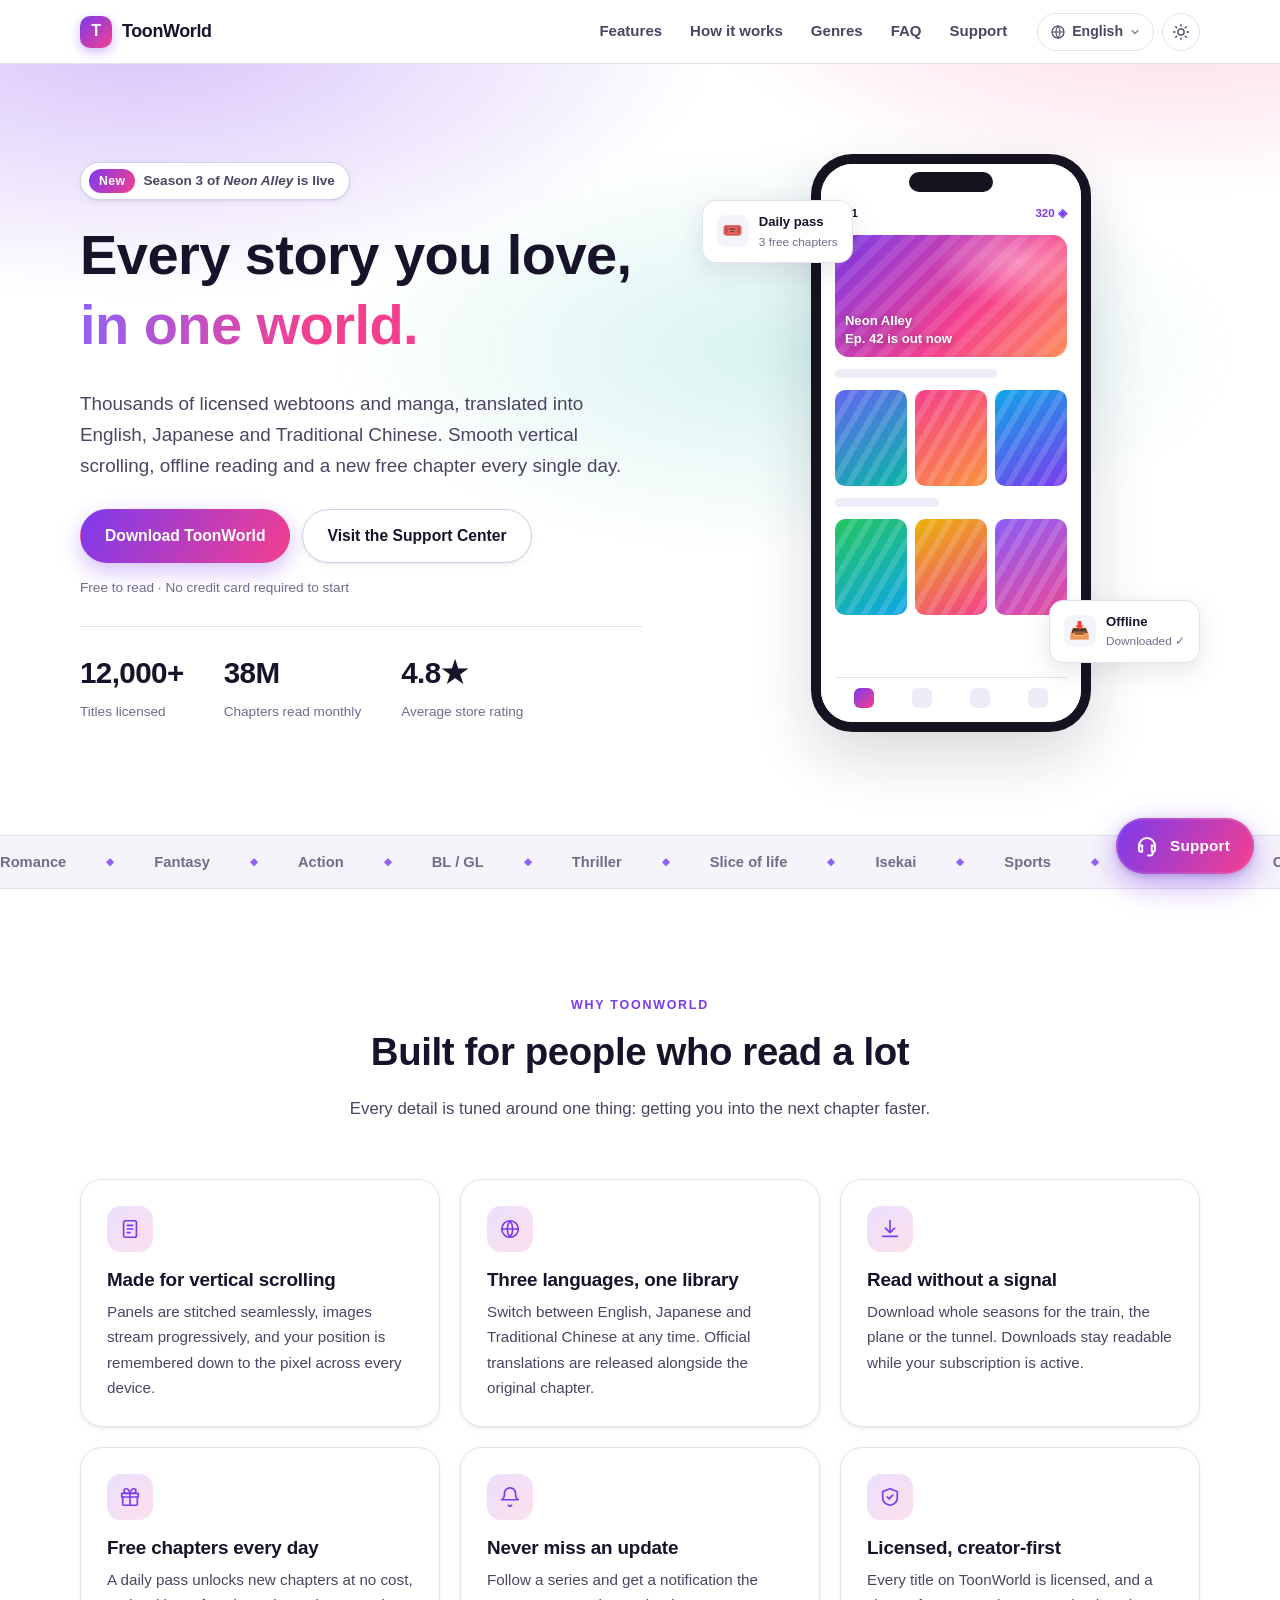
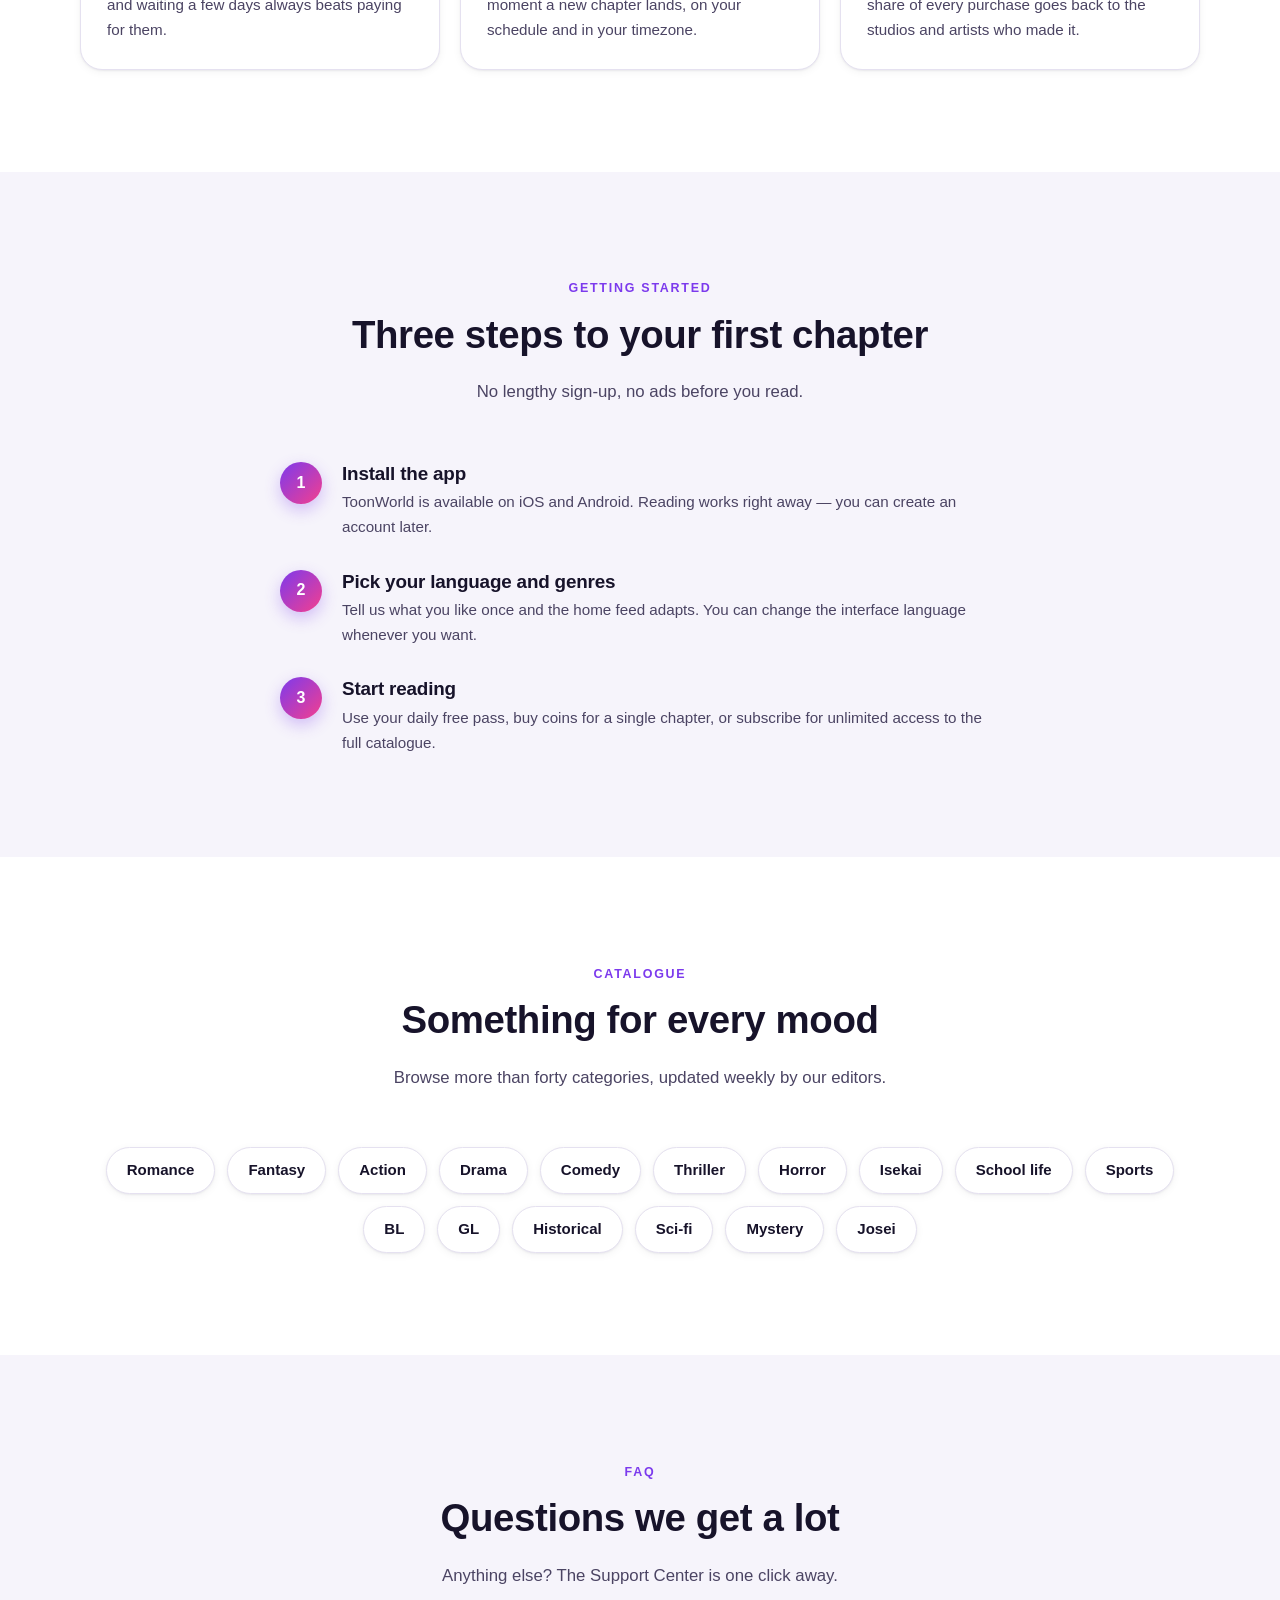
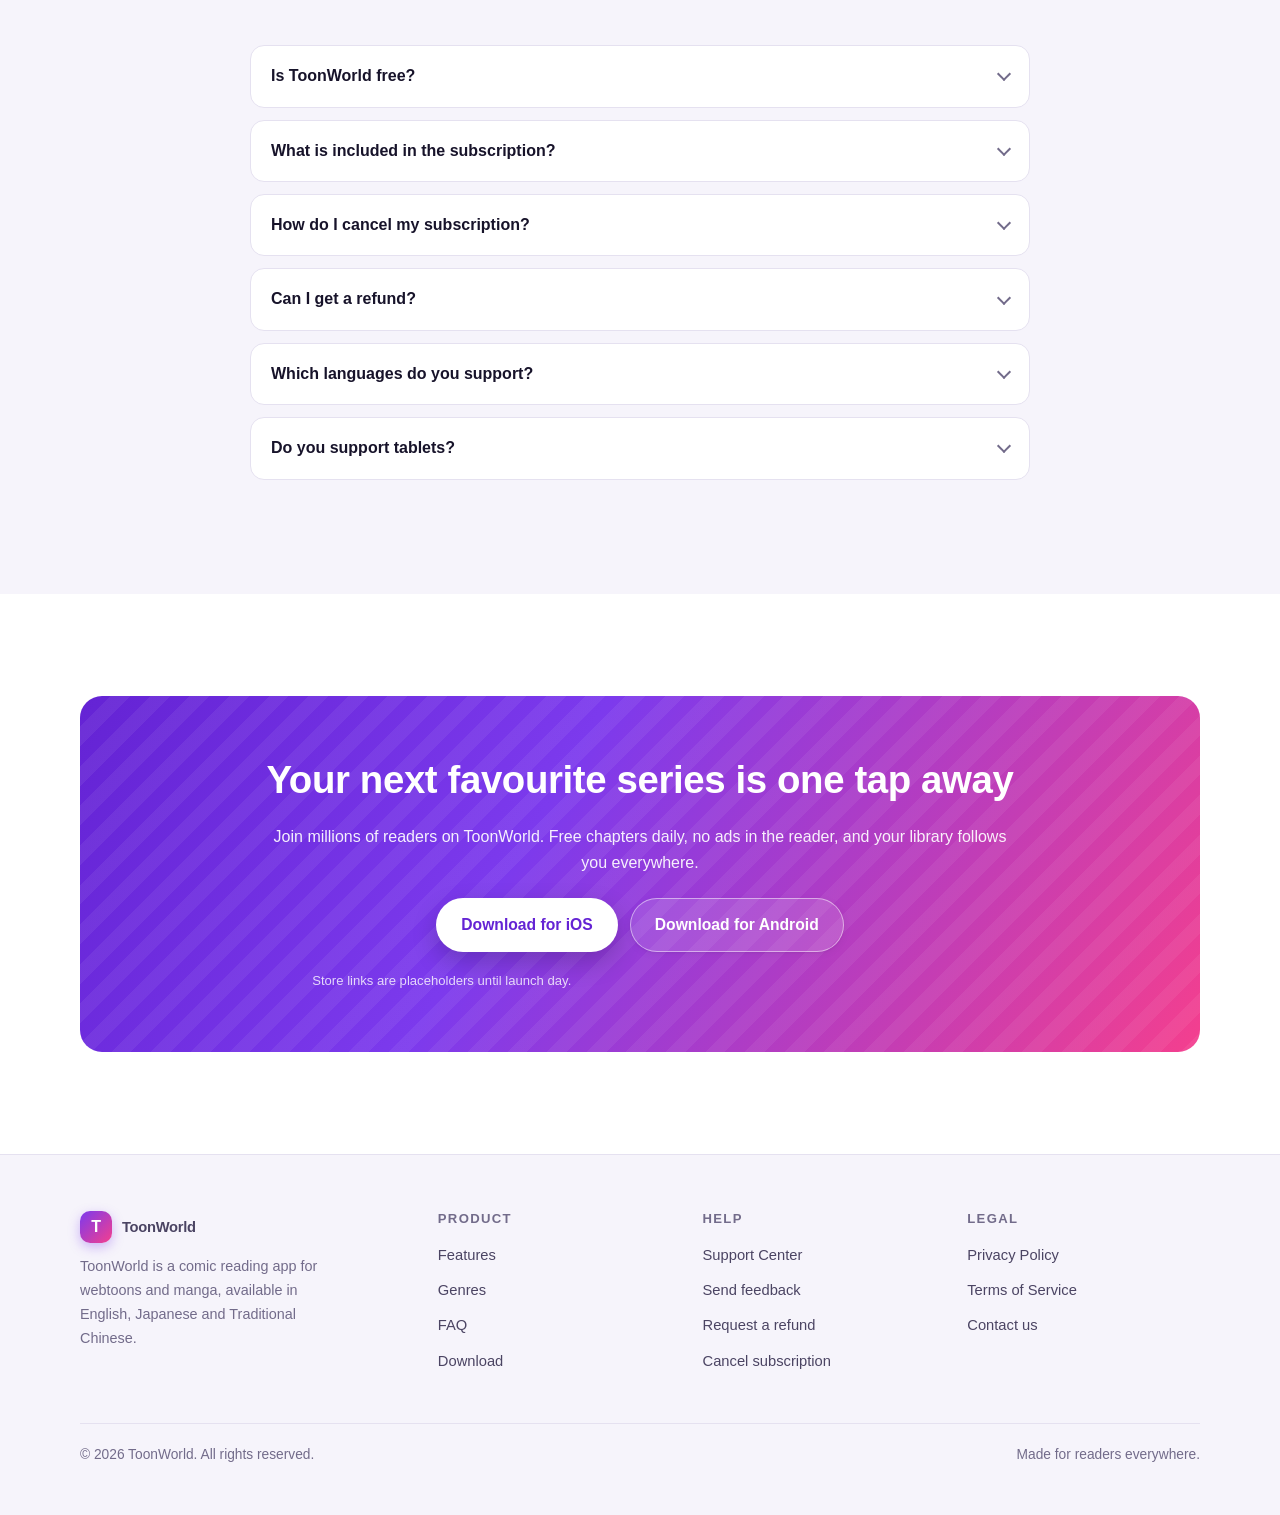
==== commit f4d4696a: "Add a floating Support Center button The Support Center was only reachable from the nav and the foot" ====
--- a/index.html
+++ b/index.html
@@ -258,5 +258,19 @@
   </div>
 </footer>
 
+<!-- Floating Support Center entry, on every page except the Support Center itself. -->
+<a class="fab" href="support.html" data-i18n-attr="title:fab.title|aria-label:fab.title">
+  <span class="fab__ico" aria-hidden="true">
+    <svg viewBox="0 0 24 24" fill="none" stroke="currentColor" stroke-width="1.9"
+         stroke-linecap="round" stroke-linejoin="round">
+      <path d="M4 13.5v-1.5a8 8 0 0 1 16 0v1.5"/>
+      <path d="M4 13.5a2 2 0 0 1 2-2h1.2v6.2H6a2 2 0 0 1-2-2Z"/>
+      <path d="M20 13.5a2 2 0 0 0-2-2h-1.2v6.2H18a2 2 0 0 0 2-2Z"/>
+      <path d="M18 17.7v.8a3 3 0 0 1-3 3h-2"/>
+    </svg>
+  </span>
+  <span class="fab__label" data-i18n="fab.label">Support</span>
+</a>
+
 </body>
 </html>
--- a/assets/css/style.css
+++ b/assets/css/style.css
@@ -1222,6 +1222,76 @@
 .legal__body li { margin-bottom: 7px; }
 .legal__updated { font-size: 0.86rem; color: var(--text-mute); margin-bottom: 28px; }
 
+/* ------------------------------------------------ floating support cta --- */
+
+.fab {
+  position: fixed;
+  inset-inline-end: clamp(14px, 3vw, 26px);
+  bottom: clamp(14px, 3vw, 26px);
+  z-index: 90;
+  display: inline-flex;
+  align-items: center;
+  gap: 10px;
+  padding: 13px 22px 13px 16px;
+  border-radius: var(--radius-pill);
+  background: linear-gradient(120deg, var(--brand-500), var(--accent-500));
+  color: #fff;
+  font-weight: 800;
+  font-size: 0.96rem;
+  letter-spacing: 0.01em;
+  box-shadow: 0 10px 30px rgba(124, 58, 237, 0.45), 0 2px 6px rgba(23, 19, 42, 0.2);
+  border: 2px solid rgba(255, 255, 255, 0.22);
+  transition: transform 0.18s ease, box-shadow 0.18s ease;
+}
+.fab:hover {
+  text-decoration: none;
+  color: #fff;
+  transform: translateY(-3px) scale(1.02);
+  box-shadow: 0 16px 40px rgba(124, 58, 237, 0.55), 0 2px 6px rgba(23, 19, 42, 0.24);
+}
+.fab:active { transform: translateY(-1px) scale(1); }
+
+.fab__ico {
+  width: 26px; height: 26px;
+  display: grid; place-items: center;
+  flex: none;
+}
+.fab__ico svg { width: 24px; height: 24px; }
+
+/* Attention ring — sits behind the pill and keeps pulsing. */
+.fab::before {
+  content: "";
+  position: absolute;
+  inset: -2px;
+  border-radius: inherit;
+  background: inherit;
+  opacity: 0.55;
+  z-index: -1;
+  animation: fab-pulse 2.6s ease-out infinite;
+}
+
+@keyframes fab-pulse {
+  0% { transform: scale(1); opacity: 0.5; }
+  70% { transform: scale(1.28); opacity: 0; }
+  100% { transform: scale(1.28); opacity: 0; }
+}
+
+@media (prefers-reduced-motion: reduce) {
+  .fab::before { animation: none; opacity: 0; }
+}
+
+@media (max-width: 480px) {
+  .fab { padding: 12px 18px 12px 14px; font-size: 0.9rem; }
+  .fab__ico { width: 22px; height: 22px; }
+  .fab__ico svg { width: 21px; height: 21px; }
+}
+
+/* Keep the floating button clear of the last line of the footer. */
+body:has(.fab) .footer__bottom { padding-bottom: 46px; }
+@media (min-width: 700px) {
+  body:has(.fab) .footer__bottom { padding-bottom: 20px; }
+}
+
 /* reveal on scroll */
 .reveal {
   opacity: 0;
